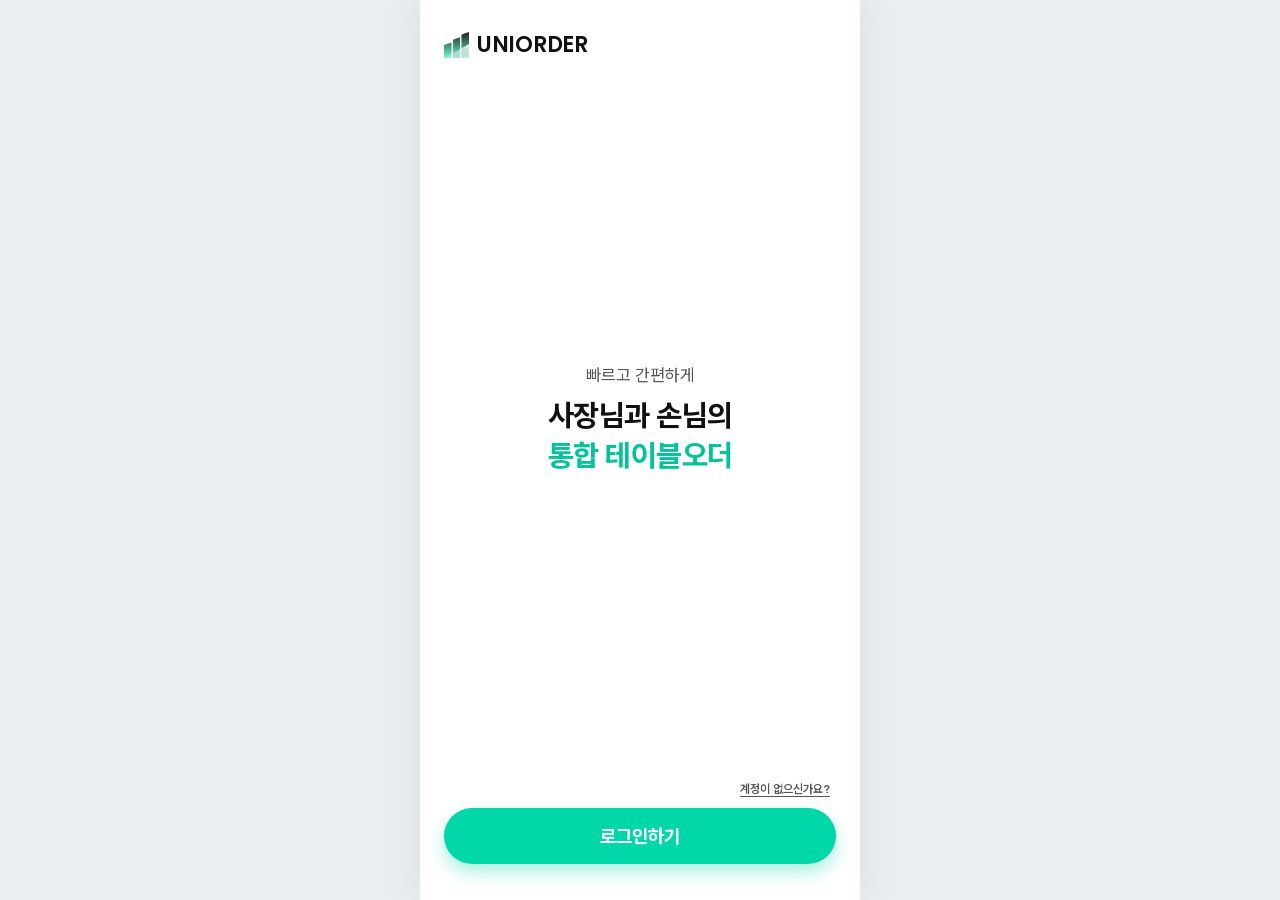
==== consumer/index.html @ 7e19fac2 "no backend" ====
<!doctype html>
<html lang="ko">
<head>
  <meta charset="utf-8">
  <meta name="viewport" content="width=device-width, initial-scale=1, viewport-fit=cover">
  <meta name="theme-color" content="#00D7A8">
  <title>UNIORDER</title>
  <link rel="stylesheet" href="/shared/fonts/fonts.css">
  <link rel="stylesheet" href="style.css">
  <link rel="stylesheet" href="lib/leaflet/leaflet.css">
  <script src="lib/qrcode.js" defer></script>
  <script src="lib/html5-qrcode.min.js" defer></script>
  <script src="lib/leaflet/leaflet.js" defer></script>
  <script src="/shared/fx/counter.js" defer></script>
  <script src="fx.js" defer></script>
  <script src="app.js" defer></script>
</head>
<body>
  <div class="phone">
    <!-- 로그인 (시안 76:314) -->
    <section id="loginView" class="login hidden">
      <div class="brand"><img src="img/logo-mark.png" alt=""><b>UNIORDER</b></div>
      <div class="login-hero">
        <p>빠르고 간편하게</p>
        <h1>사장님과 손님의<br><em>통합 테이블오더</em></h1>
      </div>
      <form id="loginForm" class="login-form">
        <div class="login-fields hidden" id="loginFields">
          <input id="loginEmail" type="email" placeholder="이메일" value="user@demo.com" required>
          <input id="loginPw" type="password" placeholder="비밀번호" value="1234" required>
          <input id="signupName" placeholder="이름" class="hidden">
        </div>
        <button type="button" class="link-sm" id="toggleSignup">계정이 없으신가요?</button>
        <button class="mint-btn" id="loginBtn">로그인하기</button>
      </form>
    </section>

    <!-- 메인 -->
    <section id="appView" class="hidden">
      <header class="appbar">
        <div class="brand sm"><img src="img/logo-mark.png" alt=""><b>UNIORDER</b></div>
        <span id="hello"></span>
      </header>
      <main id="screen" class="screen"></main>
      <nav class="bottom-nav" id="nav">
        <button data-view="home" aria-label="홈"><svg viewBox="0 0 24 24"><path d="M3 11.5 12 4l9 7.5"/><path d="M5.5 9.5V20h5v-5.5h3V20h5V9.5"/></svg><span>홈</span></button>
        <button data-view="map" aria-label="지도"><svg viewBox="0 0 24 24"><path d="M3 6.5 9 4l6 2.5L21 4v13.5L15 20l-6-2.5L3 20z"/><path d="M9 4v13.5M15 6.5V20"/></svg><span>지도</span></button>
        <button data-view="wallet" aria-label="지갑"><svg viewBox="0 0 24 24"><rect x="3" y="5.5" width="18" height="14" rx="2.5"/><path d="M3 9.5h13.5"/><rect x="14" y="12" width="7" height="4.5" rx="1.5"/></svg><span>지갑</span></button>
        <button data-view="me" aria-label="내 정보"><svg viewBox="0 0 24 24"><circle cx="12" cy="8" r="4"/><path d="M4.5 20.5c1.2-3.6 4-5.5 7.5-5.5s6.3 1.9 7.5 5.5"/></svg><span>내 정보</span></button>
      </nav>
    </section>

    <div class="sheet-wrap hidden" id="sheet"><div class="sheet" id="sheetBody"></div></div>
    <div class="toast" id="toast"></div>
  </div>
</body>
</html>
---- shared/fonts/fonts.css ----
/* UNIORDER 공통 글꼴 (오프라인에서도 동작하도록 로컬 포함) */
@import url("wanted/WantedSansVariable.css");
@font-face { font-family: "Poppins"; font-weight: 400; font-display: swap; src: url("poppins/poppins-latin-400-normal.woff2") format("woff2"); }
@font-face { font-family: "Poppins"; font-weight: 500; font-display: swap; src: url("poppins/poppins-latin-500-normal.woff2") format("woff2"); }
@font-face { font-family: "Poppins"; font-weight: 600; font-display: swap; src: url("poppins/poppins-latin-600-normal.woff2") format("woff2"); }
@font-face { font-family: "Poppins"; font-weight: 700; font-display: swap; src: url("poppins/poppins-latin-700-normal.woff2") format("woff2"); }
@font-face { font-family: "Poppins"; font-weight: 800; font-display: swap; src: url("poppins/poppins-latin-800-normal.woff2") format("woff2"); }
---- consumer/style.css ----
:root {
  --bg: #FFFFFF; --surface: #FFFFFF; --ink: #111111; --muted: #767676; --line: #ECEFF1;
  --brand: #00C499; --brand-dark: #009E7B; --brand-soft: #E3FBF4;
  --mint: #00D7A8; --mint-nav: #73E5CC; --gray-box: #F2F3F5;
  --ai: #3B3A8F; --ai-soft: #E9E8F7;
  --ok: #2E8B57; --ok-soft: #E3F3EA; --err: #C0392B; --err-soft: #F8E1DE;
}
* { box-sizing: border-box; -webkit-tap-highlight-color: transparent; }
html, body { height: 100%; }
body { margin: 0; font-family: 'Wanted Sans Variable', 'Wanted Sans', system-ui, sans-serif; background: #E9EEF0; color: var(--ink); }
button { font: inherit; cursor: pointer; border: 0; background: none; color: inherit; }
input, select { font: inherit; color: inherit; }
.hidden { display: none !important; }

.phone { max-width: 440px; margin: 0 auto; min-height: 100%; background: var(--bg); position: relative; display: flex; flex-direction: column; }
@media (min-width: 480px) { .phone { box-shadow: 0 0 40px rgba(0,0,0,.08); } }

/* login */
.login { flex: 1; display: flex; flex-direction: column; justify-content: center; padding: 32px 24px; }
.login-hero { text-align: center; margin-bottom: 36px; }
.logo { width: 64px; height: 64px; border-radius: 18px; background: var(--brand); color: #fff; display: inline-grid; place-items: center; font-weight: 800; font-size: 30px; }
.login-hero h1 { margin: 14px 0 6px; font-size: 30px; }
.login-hero p { color: var(--muted); margin: 0; line-height: 1.5; }
.login-form { display: flex; flex-direction: column; gap: 10px; }
.login-form input { padding: 16px; border-radius: 14px; border: 1px solid var(--line); background: #fff; outline: none; }
.login-form input:focus { border-color: var(--brand); }
.link { color: var(--muted); padding: 8px; font-size: 14px; }

.btn { padding: 12px 16px; border-radius: 12px; font-weight: 700; }
.btn.primary { background: var(--brand); color: #fff; }
.btn.ghost { background: #fff; border: 1px solid var(--line); }
.btn.big { padding: 16px; font-size: 17px; border-radius: 14px; width: 100%; }
.btn.small { padding: 7px 10px; font-size: 13px; border-radius: 9px; }

/* app shell */
#appView { display: flex; flex-direction: column; flex: 1; min-height: 100vh; }
.appbar { display: flex; justify-content: space-between; align-items: baseline; padding: 20px 20px 8px; }
.appbar h1 { margin: 0; font-size: 24px; }
.appbar span { color: var(--muted); font-size: 14px; }
.screen { flex: 1; padding: 8px 20px 100px; }
.bottom-nav { position: fixed; bottom: 0; left: 50%; transform: translateX(-50%); width: min(440px, 100%);
  display: grid; grid-template-columns: repeat(5, 1fr); background: #fff; border-top: 1px solid var(--line);
  padding: 8px 8px calc(8px + env(safe-area-inset-bottom)); z-index: 5; }
.bottom-nav button { display: flex; flex-direction: column; align-items: center; gap: 2px; font-size: 12px; color: var(--muted); padding: 6px 0; }
.bottom-nav i { font-style: normal; font-size: 20px; }
.bottom-nav button.active { color: var(--brand); font-weight: 700; }

.card { background: var(--surface); border-radius: 18px; padding: 18px; border: 1px solid var(--line); margin-bottom: 14px; }
.card h3 { margin: 0 0 10px; font-size: 16px; }
.section-title { font-size: 15px; font-weight: 700; margin: 22px 0 10px; color: var(--muted); }
.muted { color: var(--muted); font-size: 14px; }
.chip { display: inline-block; padding: 6px 10px; border-radius: 999px; background: var(--bg); font-size: 13px; margin: 0 4px 6px 0; }
.chip.ai { background: var(--ai-soft); color: var(--ai); font-weight: 600; }

/* taste profile */
.profile { background: var(--ai); color: #fff; border: 0; }
.profile p { margin: 0 0 14px; line-height: 1.55; }
.profile .muted { color: rgba(255,255,255,.75); }
.meter { display: flex; align-items: center; gap: 10px; margin: 6px 0; font-size: 13px; }
.meter .bar { flex: 1; height: 8px; border-radius: 4px; background: rgba(255,255,255,.2); overflow: hidden; }
.meter .bar i { display: block; height: 100%; background: #FFC857; border-radius: 4px; }
.profile .chip { background: rgba(255,255,255,.15); color: #fff; }

.store-item { display: flex; gap: 14px; align-items: center; width: 100%; text-align: left; }
.store-thumb { width: 54px; height: 54px; border-radius: 14px; display: grid; place-items: center; color: #fff; font-weight: 800; font-size: 22px; flex: none; }
.store-item b { display: block; font-size: 16px; }
.store-item small { color: var(--muted); }

/* pay */
.cards-rail { display: flex; gap: 12px; overflow-x: auto; scroll-snap-type: x mandatory; padding: 4px 20px 12px; margin: 0 -20px; scrollbar-width: none; }
.cards-rail::-webkit-scrollbar { display: none; }
.pcard { flex: 0 0 78%; scroll-snap-align: center; height: 150px; border-radius: 20px; padding: 18px; color: #fff; display: flex; flex-direction: column; justify-content: space-between; text-align: left; position: relative; opacity: .55; transition: opacity .2s, transform .2s; transform: scale(.95); }
.pcard.sel { opacity: 1; transform: none; }
.pcard .type { font-size: 13px; opacity: .85; }
.pcard .name { font-size: 20px; font-weight: 800; }
.pcard .num { font-size: 14px; opacity: .85; letter-spacing: 1px; }
.pcard .order { font-size: 12px; line-height: 1.6; opacity: .9; }
.qr-box { background: #fff; border-radius: 22px; padding: 22px; text-align: center; border: 1px solid var(--line); }
.qr-box .qr { width: 220px; height: 220px; margin: 0 auto; display: grid; place-items: center; }
.qr-box .qr svg { width: 100%; height: 100%; }
.qr-box .timer { margin-top: 10px; font-size: 14px; color: var(--muted); }
.qr-box .timer b { color: var(--brand); }
.qr-actions { display: flex; gap: 8px; justify-content: center; margin-top: 12px; flex-wrap: wrap; }
.toggle { display: flex; align-items: center; justify-content: space-between; padding: 14px 16px; background: #fff; border-radius: 14px; border: 1px solid var(--line); margin-top: 12px; font-size: 14px; }
.switch { width: 46px; height: 28px; border-radius: 14px; background: #D9CBBF; position: relative; transition: .2s; }
.switch::after { content: ''; position: absolute; top: 3px; left: 3px; width: 22px; height: 22px; border-radius: 50%; background: #fff; transition: .2s; }
.switch.on { background: var(--brand); }
.switch.on::after { left: 21px; }

.result { text-align: center; padding: 10px 0; }
.result .icon { width: 72px; height: 72px; border-radius: 50%; display: grid; place-items: center; margin: 0 auto 14px; font-size: 36px; color: #fff; }
.result .icon.ok { background: var(--ok); } .result .icon.fail { background: var(--err); }
.attempts { list-style: none; padding: 0; margin: 14px 0; text-align: left; }
.attempts li { display: flex; justify-content: space-between; padding: 12px 14px; border-radius: 12px; margin-bottom: 8px; font-size: 14px; }
.attempts li.ok { background: var(--ok-soft); } .attempts li.fail { background: var(--err-soft); }
.attempts small { display: block; color: var(--muted); }

/* wallet */
.method { display: flex; align-items: center; gap: 12px; padding: 12px 0; border-bottom: 1px solid var(--line); }
.method:last-child { border-bottom: 0; }
.method .rank { width: 28px; height: 28px; border-radius: 50%; background: var(--brand-soft); color: var(--brand-dark); display: grid; place-items: center; font-weight: 800; font-size: 13px; flex: none; }
.method .info { flex: 1; min-width: 0; }
.method .info b { display: block; }
.method .info small { color: var(--muted); }
.method .arrows { display: flex; gap: 4px; }
.method .arrows button { width: 30px; height: 30px; border-radius: 8px; background: var(--bg); color: var(--muted); }
.form { display: flex; flex-direction: column; gap: 10px; }
.form label { font-size: 13px; color: var(--muted); display: flex; flex-direction: column; gap: 6px; }
.form input, .form select { padding: 12px; border-radius: 12px; border: 1px solid var(--line); background: #fff; }
.point-row { display: flex; justify-content: space-between; padding: 10px 0; border-bottom: 1px solid var(--line); }
.point-row:last-child { border-bottom: 0; }
.point-row b { color: var(--brand); }

/* me */
.slider-row { margin: 14px 0; }
.slider-row label { display: flex; justify-content: space-between; font-size: 14px; margin-bottom: 6px; }
.slider-row input { width: 100%; accent-color: var(--brand); }
.order-row { padding: 12px 0; border-bottom: 1px solid var(--line); font-size: 14px; }
.order-row:last-child { border-bottom: 0; }
.order-row .top { display: flex; justify-content: space-between; font-weight: 700; }

/* sheet */
.sheet-wrap { position: fixed; inset: 0; background: rgba(10,20,30,.45); z-index: 2000; display: flex; align-items: flex-end; justify-content: center; }
.sheet { background: var(--bg); width: min(440px, 100%); max-height: 88vh; overflow-y: auto; border-radius: 24px 24px 0 0; padding: 22px 20px 32px; }
.sheet h2 { margin: 0 0 4px; }
.menu-line { display: flex; justify-content: space-between; padding: 10px 0; border-bottom: 1px solid var(--line); font-size: 14px; }
.menu-line:last-child { border-bottom: 0; }

.toast { position: fixed; left: 50%; bottom: 96px; transform: translate(-50%, 20px); background: var(--ink); color: #fff; padding: 12px 18px; border-radius: 12px; opacity: 0; transition: .2s; pointer-events: none; z-index: 50; max-width: 90vw; font-size: 14px; }
.toast.show { opacity: 1; transform: translate(-50%, 0); }

/* ===== 추천 카드 / 태그 ===== */
.reco { display: flex; gap: 14px; width: 100%; text-align: left; background: #fff; border: 1px solid var(--line); border-radius: 18px; padding: 16px; margin-bottom: 10px; align-items: flex-start; transition: transform .1s; }
.reco:active { transform: scale(.98); }
.reco.first { border: 2px solid var(--brand); box-shadow: 0 6px 20px rgba(0,196,153,.15); }
.reco-body { flex: 1; min-width: 0; display: flex; flex-direction: column; gap: 4px; }
.reco-top { display: flex; align-items: center; gap: 6px; flex-wrap: wrap; }
.reco-top b { font-size: 16px; }
.reco small { color: var(--muted); }
.reco small em { color: var(--err); font-style: normal; }
.reco-why { font-size: 13px; color: var(--ai); font-weight: 600; }
.tag { font-size: 11px; font-weight: 800; padding: 3px 7px; border-radius: 6px; background: var(--bg); color: var(--muted); white-space: nowrap; }
.tag.loyal { background: var(--brand-soft); color: var(--brand-dark); }
.tag.now { background: #FFF3D6; color: #A86A00; }
.tag.taste { background: var(--ai-soft); color: var(--ai); }
.tag.new { background: #E3F3EA; color: #2E8B57; }
.tag.near { background: #E4F0F6; color: #2C6E8F; }
.tag.hot { background: #FDE2E2; color: #C0392B; }

/* 외식 패턴 */
.slots { display: grid; grid-template-columns: repeat(5, 1fr); gap: 8px; height: 90px; align-items: end; margin-bottom: 14px; }
.slot { display: flex; flex-direction: column; align-items: center; justify-content: flex-end; height: 100%; gap: 6px; }
.slot i { width: 100%; max-width: 34px; background: #EADFD3; border-radius: 6px 6px 3px 3px; min-height: 4px; }
.slot.now i { background: var(--brand); }
.slot span { font-size: 12px; color: var(--muted); }
.slot.now span { color: var(--brand); font-weight: 700; }
.stats { display: grid; grid-template-columns: repeat(3, 1fr); gap: 8px; }
.stats div { background: var(--bg); border-radius: 12px; padding: 10px; text-align: center; }
.stats b { display: block; font-size: 16px; }
.stats span { font-size: 12px; color: var(--muted); }

/* ===== 지도 ===== */
.screen.map-screen { padding: 0; }
.map-wrap { isolation: isolate; position: relative; height: calc(100vh - 62px - 70px); min-height: 420px; }
#map { position: absolute; inset: 0; background: #EDE8E1; }
.map-top { position: absolute; top: 10px; left: 10px; right: 10px; z-index: 500; display: flex; gap: 6px; }
.map-chips { display: flex; gap: 6px; overflow-x: auto; scrollbar-width: none; flex: 1; }
.map-chips::-webkit-scrollbar { display: none; }
.mchip { flex: none; padding: 8px 12px; border-radius: 999px; background: #fff; box-shadow: 0 2px 8px rgba(0,0,0,.12); font-size: 13px; font-weight: 600; color: var(--muted); }
.mchip.on { background: var(--ink); color: #fff; }
.locate { position: absolute; right: 12px; bottom: 16px; z-index: 500; width: 44px; height: 44px; border-radius: 50%; background: #fff; box-shadow: 0 2px 10px rgba(0,0,0,.15); font-size: 20px; color: var(--brand); }
.demo-note { position: absolute; left: 12px; bottom: 16px; z-index: 500; background: rgba(43,29,20,.75); color: #fff; font-size: 12px; padding: 6px 10px; border-radius: 8px; }
.me-dot { width: 18px; height: 18px; border-radius: 50%; background: #2F80ED; border: 3px solid #fff; box-shadow: 0 0 0 6px rgba(47,128,237,.2); }
.pin { position: relative; width: 40px; height: 40px; display: flex; flex-direction: column; align-items: center; }
.pin-dot { width: 34px; height: 34px; border-radius: 50% 50% 50% 4px; transform: rotate(-45deg); background: var(--c); border: 2px solid #fff; box-shadow: 0 3px 8px rgba(0,0,0,.25); display: grid; place-items: center; color: #fff; font-weight: 800; font-size: 14px; }
.pin.hi .pin-dot { width: 40px; height: 40px; border: 3px solid var(--brand); font-size: 16px; }
.pin.closed { opacity: .5; }
.pin-label { position: absolute; top: -22px; white-space: nowrap; background: var(--brand); color: #fff; font-size: 11px; font-weight: 800; padding: 2px 7px; border-radius: 6px; box-shadow: 0 2px 6px rgba(0,0,0,.2); }
.pin-dot i { transform: rotate(45deg); font-style: normal; line-height: 1; }
.pin-card { position: absolute; left: 10px; right: 10px; bottom: 12px; z-index: 600; background: #fff; border-radius: 20px; padding: 16px; box-shadow: 0 10px 30px rgba(0,0,0,.18); animation: up .2s ease; }
@keyframes up { from { transform: translateY(20px); opacity: 0; } }
.pc-head { display: flex; gap: 12px; align-items: center; }
.pc-head .store-thumb { width: 46px; height: 46px; font-size: 19px; }
.pc-head .x { width: 32px; height: 32px; border-radius: 8px; color: var(--muted); }
.pc-line { margin: 10px 0 6px; font-size: 14px; }
.pc-meta { display: flex; gap: 12px; font-size: 13px; color: var(--muted); flex-wrap: wrap; }
.pc-meta b { color: var(--ink); }
.open { color: var(--ok); font-weight: 700; }
.closed-t { color: var(--err); font-weight: 700; }
.leaflet-container { font-family: 'Wanted Sans Variable', sans-serif; }

/* ===== 가게 상세 ===== */
.detail-hero { height: 120px; border-radius: 18px; display: grid; place-items: center; color: rgba(255,255,255,.9); font-size: 48px; font-weight: 800; }
.info-grid { display: grid; grid-template-columns: repeat(3, 1fr); gap: 8px; margin: 14px 0; }
.info-grid div { background: #fff; border: 1px solid var(--line); border-radius: 14px; padding: 10px; display: flex; flex-direction: column; gap: 2px; }
.info-grid span { font-size: 12px; color: var(--muted); }
.info-grid small { font-size: 11px; color: var(--muted); }
.why { background: var(--ai-soft); color: var(--ai); font-weight: 600; font-size: 14px; padding: 12px 14px; border-radius: 14px; margin-bottom: 14px; }
.usual { background: var(--brand-soft); border: 0; }
.usual .chip { background: #fff; margin-top: 8px; }
.menu-group { font-size: 12px; font-weight: 700; color: var(--brand); margin: 12px 0 2px; }
.menu-line a { color: var(--brand); }

.map-wrap:has(.pin-card:not(.hidden)) .locate, .map-wrap:has(.pin-card:not(.hidden)) .demo-note { display: none; }


/* ===================== UNIORDER 시안 (mint) ===================== */
.brand { display: flex; align-items: center; gap: 8px; }
.brand img { height: 26px; }
.brand b { font-family: Poppins, sans-serif; font-weight: 600; font-size: 22px; letter-spacing: -.3px; }
.brand.sm img { height: 22px; } .brand.sm b { font-size: 19px; }

/* 로그인 */
.login { flex: 1; display: flex; flex-direction: column; padding: 28px 24px calc(36px + env(safe-area-inset-bottom)); min-height: 100vh; justify-content: flex-start; }
.login-hero { flex: 1; display: flex; flex-direction: column; justify-content: center; text-align: center; margin: 0; }
.login-hero p { margin: 0 0 6px; font-size: 17px; color: #555; }
.login-hero h1 { margin: 0; font-size: 30px; font-weight: 700; line-height: 1.35; letter-spacing: -.5px; }
.login-hero h1 em { font-style: normal; color: var(--brand); }
.login-form { gap: 8px; }
.login-fields { display: flex; flex-direction: column; gap: 10px; margin-bottom: 6px; }
.login-form input { padding: 15px 16px; border-radius: 16px; border: 1.5px solid #E2E8EA; background: #fff; }
.login-form input:focus { border-color: var(--mint); }
.link-sm { align-self: flex-end; font-size: 12px; font-weight: 600; color: #555; text-decoration: underline; text-underline-offset: 3px; padding: 4px 6px; }
.mint-btn { width: 100%; height: 56px; border-radius: 30px; background: var(--mint); color: #fff; font-size: 19px; font-weight: 700;
  box-shadow: 0 8px 18px rgba(0,215,168,.35); transition: transform .12s; }
.mint-btn:active, .ghost-pill:active { transform: scale(.97); }
.mint-btn.sm { height: 46px; font-size: 16px; }
.ghost-pill { width: 100%; height: 46px; border-radius: 30px; border: 1.5px solid var(--mint); color: var(--brand-dark); font-weight: 700; background: #fff; transition: transform .12s; }

/* 상단바 + 4탭 네비 */
.appbar { align-items: center; padding: 18px 20px 6px; }
.appbar span { font-size: 13px; }
.bottom-nav { grid-template-columns: repeat(4, 1fr); background: var(--mint-nav); border-top: 0; padding: 6px 8px calc(6px + env(safe-area-inset-bottom)); }
.bottom-nav button { position: relative; height: 46px; justify-content: center; }
.bottom-nav svg { width: 24px; height: 24px; fill: none; stroke: #0E3A33; stroke-width: 1.8; stroke-linecap: round; stroke-linejoin: round; position: relative; z-index: 1; }
.bottom-nav button.active::before { content: ''; position: absolute; width: 58px; height: 46px; left: 50%; top: 50%; transform: translate(-50%,-50%);
  background: url(img/selected-blob.png) center/contain no-repeat; }
.bottom-nav button:active svg { transform: scale(.88); }

/* 홈: 결제 QR */
.pay-hero { text-align: center; padding-top: 18px; }
.pay-hero h2 { margin: 0 0 10px; font-size: 17px; font-weight: 600; }
.pay-qr { width: 200px; height: 200px; margin: 0 auto; border-radius: 22px; background: var(--gray-box); display: grid; place-items: center; padding: 12px; }
.pay-qr svg { width: 100%; height: 100%; background: #fff; border-radius: 10px; }
.pay-qr.dim { opacity: .35; }
.pay-timer { margin-top: 8px; font-size: 12px; color: var(--muted); }
.pay-timer b { color: var(--brand); }
.scan-btn { margin: 14px auto 0; display: inline-flex; align-items: center; gap: 8px; padding: 11px 18px; border-radius: 30px; background: var(--mint); color: #fff; font-weight: 700; font-size: 15px; box-shadow: 0 6px 14px rgba(0,215,168,.3); }
.scan-btn svg { width: 20px; height: 20px; fill: none; stroke: #fff; stroke-width: 2; stroke-linecap: round; }
.grad-bar { height: 12px; margin: 22px -20px 0; background: linear-gradient(90deg, #96E9D7, #94E4FF); }
.method-pick { display: flex; align-items: center; gap: 8px; padding: 14px 2px 6px; font-size: 17px; font-weight: 600; }
.method-pick svg { width: 18px; height: 18px; fill: none; stroke: #111; stroke-width: 2.2; transition: transform .2s; }
.method-pick.open svg { transform: rotate(180deg); }
.method-pick small { font-size: 12px; color: var(--muted); font-weight: 500; }
.method-list { display: flex; flex-direction: column; gap: 6px; margin-bottom: 6px; }
.m-opt { display: flex; align-items: center; gap: 10px; padding: 11px 14px; border-radius: 14px; background: var(--gray-box); text-align: left; }
.m-opt.sel { background: var(--brand-soft); outline: 1.5px solid var(--mint); }
.m-opt .dot { width: 30px; height: 30px; border-radius: 9px; flex: none; display: grid; place-items: center; font-size: 12px; font-weight: 800; }
.m-opt span { flex: 1; min-width: 0; } .m-opt b { display: block; font-size: 14px; } .m-opt small { color: var(--muted); font-size: 12px; }
.pt-row { display: flex; align-items: center; justify-content: space-between; padding: 10px 2px; font-size: 14px; }
.switch.on { background: var(--mint); }

/* 스캐너 */
#pairReader { width: 100%; aspect-ratio: 1; border-radius: 20px; overflow: hidden; background: #111; margin: 12px 0; }
#pairReader video { object-fit: cover; }
.scan-note { text-align: center; color: var(--muted); font-size: 13px; margin: 0 0 12px; }
.manual { display: flex; gap: 8px; margin-bottom: 10px; }
.manual input { flex: 1; padding: 12px; border-radius: 12px; border: 1px solid var(--line); min-width: 0; }
.manual button { padding: 0 14px; border-radius: 12px; background: var(--gray-box); font-weight: 700; }

/* 지도: 검색 + AI + 칩 */
.map-top { flex-direction: column; gap: 8px; }
.map-search { display: flex; gap: 8px; align-items: center; }
.map-search label { flex: 1; display: flex; align-items: center; gap: 8px; background: #fff; border-radius: 30px; padding: 0 14px; height: 42px; box-shadow: 0 2px 10px rgba(0,0,0,.12); }
.map-search input { flex: 1; border: 0; outline: 0; font-size: 14px; min-width: 0; background: none; }
.map-search svg { width: 20px; height: 20px; fill: none; stroke: #333; stroke-width: 2; stroke-linecap: round; }
.ai-btn { width: 42px; height: 42px; border-radius: 50%; flex: none; color: #fff; font-family: Poppins, sans-serif; font-weight: 600; font-size: 15px;
  background: linear-gradient(135deg, #73E5CC, #94E4FF); box-shadow: 0 2px 10px rgba(0,0,0,.12); }
.ai-btn.on { outline: 3px solid #fff; box-shadow: 0 0 0 5px rgba(0,215,168,.45); }
.mchip { background: var(--mint); color: #fff; font-size: 12px; padding: 6px 11px; box-shadow: 0 2px 6px rgba(0,0,0,.1); }
.mchip.on { background: #0E3A33; color: #fff; }
.locate { color: var(--brand); }
.pin.hi .pin-dot { border-color: var(--mint); }
.pin-label { background: var(--brand); }
.ai-list { position: absolute; left: 10px; right: 10px; bottom: 12px; z-index: 600; background: #fff; border-radius: 20px; padding: 14px; box-shadow: 0 10px 30px rgba(0,0,0,.18); max-height: 55%; overflow-y: auto; animation: up .2s ease; }
.ai-list h3 { margin: 0 0 8px; font-size: 15px; display: flex; justify-content: space-between; }
.ai-list .reco { margin-bottom: 8px; padding: 12px; }
.map-wrap { height: calc(100vh - 56px - 58px); }

/* 지갑 */
.w-title { font-size: 22px; font-weight: 700; margin: 18px 2px 12px; }
.gray-card { background: var(--gray-box); border-radius: 26px; padding: 14px; min-height: 120px; }
.pt-item { display: flex; align-items: center; gap: 10px; padding: 8px 4px; }
.pt-item .won { width: 34px; height: 34px; border-radius: 50%; background: linear-gradient(135deg, #00C499, #00D7A8); color: #fff; display: grid; place-items: center; font-weight: 800; flex: none; }
.pt-item span { flex: 1; min-width: 0; } .pt-item b { display: block; font-size: 15px; font-weight: 600; } .pt-item small { font-size: 11px; color: #555; }
.pt-pill { padding: 6px 10px; border-radius: 20px; background: linear-gradient(90deg, #00D7A8, #94E4FF); color: #fff; font-family: Poppins, sans-serif; font-weight: 500; font-size: 14px; white-space: nowrap; }
.pt-bal { font-size: 12px; color: var(--brand-dark); font-weight: 700; }
.link-row { display: flex; align-items: center; gap: 12px; padding: 12px 6px; width: 100%; text-align: left; font-size: 16px; font-weight: 600; color: #1d8fb3; }
.link-row .lg { width: 34px; height: 34px; border-radius: 10px; display: grid; place-items: center; font-weight: 800; font-size: 13px; flex: none; }
.link-row em { margin-left: auto; font-style: normal; font-size: 12px; color: var(--muted); font-weight: 500; }
.link-row.done em { color: var(--brand-dark); font-weight: 700; }
.gray-card .method { border-color: #E2E5E8; }
.method .rank { background: #fff; color: var(--brand-dark); }
.method .arrows button { background: #fff; }

/* 프로필 */
.prof { display: flex; align-items: center; gap: 14px; margin: 16px 0 22px; }
.avatar { width: 70px; height: 70px; border-radius: 50%; border: 2.5px solid #94E4FF; display: grid; place-items: center; font-size: 26px; font-weight: 700; color: #1d8fb3; background: #fff; flex: none; }
.prof b { font-size: 19px; } .prof small { display: block; color: var(--muted); font-size: 13px; }
.menu-box { background: var(--gray-box); border-radius: 24px; padding: 4px 16px; margin-bottom: 16px; }
.menu-item { display: flex; align-items: center; gap: 12px; width: 100%; padding: 14px 0; text-align: left; font-size: 16px; }
.menu-item + .menu-item { border-top: 2px solid #D5D9DD; }
.menu-item .ic { width: 30px; height: 30px; border-radius: 50%; border: 1.5px solid #94E4FF; display: grid; place-items: center; flex: none; }
.menu-item .ic svg { width: 16px; height: 16px; fill: none; stroke: #1d8fb3; stroke-width: 2; stroke-linecap: round; stroke-linejoin: round; }
.menu-item i { margin-left: auto; font-style: normal; color: #aaa; }
.menu-item:active { opacity: .6; }
.btn.primary { background: var(--mint); }
.result .icon.ok { background: var(--mint); }
.map-top > * { min-width: 0; width: 100%; }
.map-wrap { height: calc(100vh - 58px - env(safe-area-inset-bottom)); overflow: hidden; }
.phone { overflow-x: hidden; }
.map-search label { min-width: 0; } .map-search input { width: 100%; }
.ai-list, .pin-card { z-index: 1100; }
.map-top { z-index: 1050; }
.map-wrap:has(.ai-list:not(.hidden)) .locate, .map-wrap:has(.ai-list:not(.hidden)) .demo-note { display: none; }

/* ===== Pill Nav (React Bits, glide · pill · bounce .42) ===== */
.bottom-nav.pn { display: block; padding: 8px 12px calc(8px + env(safe-area-inset-bottom)); background: var(--mint-nav); }
.pn-track { position: relative; display: grid; grid-template-columns: repeat(4, 1fr); height: 48px; }
.pn-track > button { position: relative; z-index: 1; height: 48px; display: flex; flex-direction: row; align-items: center; justify-content: center; gap: 6px;
  color: #0E3A33; font-size: 13px; font-weight: 700; padding: 0; }
.pn-track > button.active::before { display: none; }
.pn-track > button span { font-size: 13px; }
.pn-glide { position: absolute; top: 0; bottom: 0; left: 0; width: 0; border-radius: 999px; background: #fff; opacity: 0; pointer-events: none;
  box-shadow: 0 6px 16px rgba(0,80,65,.18); transform-origin: 50% 50%; will-change: transform, width; z-index: 0; }
.pn-ink { position: absolute; inset: 0; display: grid; grid-template-columns: repeat(4, 1fr); pointer-events: none; z-index: 2; clip-path: inset(0 100% 0 0); color: var(--brand-dark); }
.pn-ink-item { display: flex; align-items: center; justify-content: center; gap: 6px; font-size: 13px; font-weight: 800; }
.pn-ink-item svg, .pn-track > button svg { width: 22px; height: 22px; fill: none; stroke: currentColor; stroke-width: 1.9; stroke-linecap: round; stroke-linejoin: round; }

/* ===== Depth Carousel (결제 카드 고르기) ===== */
.dc { position: relative; height: 260px; perspective: 1100px; touch-action: pan-y; user-select: none; -webkit-user-select: none; outline: none; cursor: grab; }
.dc-stage { position: absolute; inset: 0; transform-style: preserve-3d; }
.dc-card { position: absolute; top: 46%; left: 50%; width: var(--dc-w); height: var(--dc-h); border-radius: 20px; overflow: hidden; transform: translate(-50%,-50%);
  box-shadow: 0 30px 50px -22px rgba(0,0,0,.55), 0 8px 18px -10px rgba(0,0,0,.4); will-change: transform, opacity, filter; cursor: pointer; }
.dc-tint { position: absolute; inset: 0; background: #06221d; opacity: 0; mix-blend-mode: multiply; pointer-events: none; }
.dc-dots { position: absolute; left: 50%; bottom: 4px; transform: translateX(-50%); display: flex; gap: 7px; padding: 7px 11px; border-radius: 999px; background: rgba(0,0,0,.06); z-index: 3000; }
.dc-dot { width: 7px; height: 7px; padding: 0; border-radius: 999px; background: rgba(0,0,0,.2); transition: width .25s ease, background .25s ease; }
.dc-dot.on { width: 20px; background: var(--mint); }
.ccard { position: absolute; inset: 0; padding: 18px 20px; display: flex; flex-direction: column; justify-content: space-between; color: #fff; text-align: left; }
.ccard::after { content: ''; position: absolute; width: 220px; height: 220px; right: -70px; top: -90px; border-radius: 50%; background: rgba(255,255,255,.12); }
.ccard .t { font-size: 12px; opacity: .85; font-weight: 600; } .ccard .n { font-size: 20px; font-weight: 800; }
.ccard .m { font-family: Poppins, sans-serif; letter-spacing: 1.5px; font-size: 14px; opacity: .9; }
.ccard .chip-ic { width: 34px; height: 25px; border-radius: 6px; background: linear-gradient(135deg, #F3E3A3, #C9A74B); }
.picker-head { text-align: center; } .picker-head h2 { margin: 0; font-size: 20px; } .picker-head p { margin: 4px 0 0; color: var(--muted); font-size: 13px; }
.picker-name { text-align: center; font-weight: 800; font-size: 17px; margin: 2px 0 12px; min-height: 22px; }
.pay-qr { cursor: pointer; position: relative; }
.pay-qr::after { content: '탭해서 카드 바꾸기'; position: absolute; left: 50%; bottom: -26px; transform: translateX(-50%); white-space: nowrap; font-size: 11px; color: var(--brand-dark); font-weight: 700; }
.pay-timer { margin-top: 30px; }

/* ===== 할인 카운터 (React Bits Counter) ===== */
.disc { display: inline-flex; align-items: center; gap: 6px; padding: 5px 10px; border-radius: 10px; background: #FFF0EE; color: #E5483C; font-size: 12px; font-weight: 800; }
.disc .ufx-counter { font-family: Poppins, sans-serif; font-weight: 600; font-size: 13px; color: #C73A2F; }
.disc-card { display: flex; align-items: center; gap: 12px; padding: 14px 16px; border-radius: 18px; background: linear-gradient(120deg, #0C3481, #00C499); color: #fff; margin: 14px 0; }
.disc-card .rate { font-family: Poppins, sans-serif; font-size: 30px; font-weight: 700; line-height: 1; }
.disc-card .rate small { display: block; font-size: 11px; font-weight: 600; opacity: .85; }
.disc-card b { display: block; font-size: 15px; } .disc-card span.l { font-size: 12px; opacity: .85; }
.disc-card .ufx-counter { font-family: Poppins, sans-serif; font-size: 22px; font-weight: 600; background: rgba(255,255,255,.16); padding: 2px 8px; border-radius: 8px; margin-top: 4px; }

/* ===== Bell Toggle (가게 알림) ===== */
.bt { position: relative; display: inline-flex; align-items: center; gap: 9px; height: 40px; padding: 0 16px; border-radius: 20px; background: var(--gray-box); color: #333;
  font-size: 14px; font-weight: 700; transition: background .2s, color .2s, transform .16s cubic-bezier(.23,1,.32,1); flex: none; }
.bt[data-pressed] { transform: scale(.97); }
.bt[data-on="true"] { background: var(--mint); color: #fff; box-shadow: 0 6px 14px rgba(0,215,168,.3); }
.bt-bell { position: relative; width: 18px; height: 18px; display: inline-grid; }
.bt-glyph, .bt-clapper { grid-area: 1/1; display: grid; transform-origin: 50% 16%; } .bt-clapper { position: absolute; inset: 0; }
.bt-glyph svg, .bt-clapper svg { width: 18px; height: 18px; }
.bt-wave { position: absolute; top: -3px; width: 12px; height: 12px; fill: none; stroke: currentColor; stroke-width: 1.6; stroke-linecap: round; opacity: 0; }
.bt-wave--left { right: calc(100% - 1px); } .bt-wave--right { left: calc(100% - 1px); }
.bt-label { display: inline-grid; } .bt-l { grid-area: 1/1; transition: opacity .2s, filter .2s, transform .25s cubic-bezier(.23,1,.32,1); }
.bt[data-on="true"] .bt-off, .bt[data-on="false"] .bt-on { opacity: 0; filter: blur(2px); transform: translateY(4px); }

/* ===== Swipe Toast ===== */
.st { position: fixed; left: 50%; bottom: calc(86px + env(safe-area-inset-bottom)); z-index: 3000; transform: translate(-50%, 30px); opacity: 0; width: min(360px, calc(100vw - 32px));
  display: flex; align-items: center; gap: 10px; padding: 13px 16px 15px; border-radius: 18px; background: #0E2E29; color: #fff; font-size: 14px; font-weight: 600;
  box-shadow: 0 16px 30px -10px rgba(0,0,0,.4); transition: transform .38s cubic-bezier(.34,1.4,.64,1), opacity .25s; touch-action: none; overflow: hidden; cursor: grab; }
.st.in { transform: translate(-50%, 0); opacity: 1; }
.st-ic { width: 24px; height: 24px; border-radius: 50%; background: var(--mint); color: #fff; display: grid; place-items: center; font-size: 13px; flex: none; }
.st-error .st-ic { background: #FF5A4E; }
.st-msg { flex: 1; min-width: 0; line-height: 1.4; }
.st-fuse { position: absolute; left: 14px; right: 14px; bottom: 5px; height: 2px; border-radius: 2px; background: rgba(255,255,255,.12); overflow: hidden; }
.st-fuse i { display: block; height: 100%; background: linear-gradient(90deg, #00D7A8, #94E4FF); transform-origin: left; }
.toast { display: none !important; }
---- consumer/lib/leaflet/leaflet.css ----
/* required styles */

.leaflet-pane,
.leaflet-tile,
.leaflet-marker-icon,
.leaflet-marker-shadow,
.leaflet-tile-container,
.leaflet-pane > svg,
.leaflet-pane > canvas,
.leaflet-zoom-box,
.leaflet-image-layer,
.leaflet-layer {
	position: absolute;
	left: 0;
	top: 0;
	}
.leaflet-container {
	overflow: hidden;
	}
.leaflet-tile,
.leaflet-marker-icon,
.leaflet-marker-shadow {
	-webkit-user-select: none;
	   -moz-user-select: none;
	        user-select: none;
	  -webkit-user-drag: none;
	}
/* Prevents IE11 from highlighting tiles in blue */
.leaflet-tile::selection {
	background: transparent;
}
/* Safari renders non-retina tile on retina better with this, but Chrome is worse */
.leaflet-safari .leaflet-tile {
	image-rendering: -webkit-optimize-contrast;
	}
/* hack that prevents hw layers "stretching" when loading new tiles */
.leaflet-safari .leaflet-tile-container {
	width: 1600px;
	height: 1600px;
	-webkit-transform-origin: 0 0;
	}
.leaflet-marker-icon,
.leaflet-marker-shadow {
	display: block;
	}
/* .leaflet-container svg: reset svg max-width decleration shipped in Joomla! (joomla.org) 3.x */
/* .leaflet-container img: map is broken in FF if you have max-width: 100% on tiles */
.leaflet-container .leaflet-overlay-pane svg {
	max-width: none !important;
	max-height: none !important;
	}
.leaflet-container .leaflet-marker-pane img,
.leaflet-container .leaflet-shadow-pane img,
.leaflet-container .leaflet-tile-pane img,
.leaflet-container img.leaflet-image-layer,
.leaflet-container .leaflet-tile {
	max-width: none !important;
	max-height: none !important;
	width: auto;
	padding: 0;
	}

.leaflet-container img.leaflet-tile {
	/* See: https://bugs.chromium.org/p/chromium/issues/detail?id=600120 */
	mix-blend-mode: plus-lighter;
}

.leaflet-container.leaflet-touch-zoom {
	-ms-touch-action: pan-x pan-y;
	touch-action: pan-x pan-y;
	}
.leaflet-container.leaflet-touch-drag {
	-ms-touch-action: pinch-zoom;
	/* Fallback for FF which doesn't support pinch-zoom */
	touch-action: none;
	touch-action: pinch-zoom;
}
.leaflet-container.leaflet-touch-drag.leaflet-touch-zoom {
	-ms-touch-action: none;
	touch-action: none;
}
.leaflet-container {
	-webkit-tap-highlight-color: transparent;
}
.leaflet-container a {
	-webkit-tap-highlight-color: rgba(51, 181, 229, 0.4);
}
.leaflet-tile {
	filter: inherit;
	visibility: hidden;
	}
.leaflet-tile-loaded {
	visibility: inherit;
	}
.leaflet-zoom-box {
	width: 0;
	height: 0;
	-moz-box-sizing: border-box;
	     box-sizing: border-box;
	z-index: 800;
	}
/* workaround for https://bugzilla.mozilla.org/show_bug.cgi?id=888319 */
.leaflet-overlay-pane svg {
	-moz-user-select: none;
	}

.leaflet-pane         { z-index: 400; }

.leaflet-tile-pane    { z-index: 200; }
.leaflet-overlay-pane { z-index: 400; }
.leaflet-shadow-pane  { z-index: 500; }
.leaflet-marker-pane  { z-index: 600; }
.leaflet-tooltip-pane   { z-index: 650; }
.leaflet-popup-pane   { z-index: 700; }

.leaflet-map-pane canvas { z-index: 100; }
.leaflet-map-pane svg    { z-index: 200; }

.leaflet-vml-shape {
	width: 1px;
	height: 1px;
	}
.lvml {
	behavior: url(#default#VML);
	display: inline-block;
	position: absolute;
	}


/* control positioning */

.leaflet-control {
	position: relative;
	z-index: 800;
	pointer-events: visiblePainted; /* IE 9-10 doesn't have auto */
	pointer-events: auto;
	}
.leaflet-top,
.leaflet-bottom {
	position: absolute;
	z-index: 1000;
	pointer-events: none;
	}
.leaflet-top {
	top: 0;
	}
.leaflet-right {
	right: 0;
	}
.leaflet-bottom {
	bottom: 0;
	}
.leaflet-left {
	left: 0;
	}
.leaflet-control {
	float: left;
	clear: both;
	}
.leaflet-right .leaflet-control {
	float: right;
	}
.leaflet-top .leaflet-control {
	margin-top: 10px;
	}
.leaflet-bottom .leaflet-control {
	margin-bottom: 10px;
	}
.leaflet-left .leaflet-control {
	margin-left: 10px;
	}
.leaflet-right .leaflet-control {
	margin-right: 10px;
	}


/* zoom and fade animations */

.leaflet-fade-anim .leaflet-popup {
	opacity: 0;
	-webkit-transition: opacity 0.2s linear;
	   -moz-transition: opacity 0.2s linear;
	        transition: opacity 0.2s linear;
	}
.leaflet-fade-anim .leaflet-map-pane .leaflet-popup {
	opacity: 1;
	}
.leaflet-zoom-animated {
	-webkit-transform-origin: 0 0;
	    -ms-transform-origin: 0 0;
	        transform-origin: 0 0;
	}
svg.leaflet-zoom-animated {
	will-change: transform;
}

.leaflet-zoom-anim .leaflet-zoom-animated {
	-webkit-transition: -webkit-transform 0.25s cubic-bezier(0,0,0.25,1);
	   -moz-transition:    -moz-transform 0.25s cubic-bezier(0,0,0.25,1);
	        transition:         transform 0.25s cubic-bezier(0,0,0.25,1);
	}
.leaflet-zoom-anim .leaflet-tile,
.leaflet-pan-anim .leaflet-tile {
	-webkit-transition: none;
	   -moz-transition: none;
	        transition: none;
	}

.leaflet-zoom-anim .leaflet-zoom-hide {
	visibility: hidden;
	}


/* cursors */

.leaflet-interactive {
	cursor: pointer;
	}
.leaflet-grab {
	cursor: -webkit-grab;
	cursor:    -moz-grab;
	cursor:         grab;
	}
.leaflet-crosshair,
.leaflet-crosshair .leaflet-interactive {
	cursor: crosshair;
	}
.leaflet-popup-pane,
.leaflet-control {
	cursor: auto;
	}
.leaflet-dragging .leaflet-grab,
.leaflet-dragging .leaflet-grab .leaflet-interactive,
.leaflet-dragging .leaflet-marker-draggable {
	cursor: move;
	cursor: -webkit-grabbing;
	cursor:    -moz-grabbing;
	cursor:         grabbing;
	}

/* marker & overlays interactivity */
.leaflet-marker-icon,
.leaflet-marker-shadow,
.leaflet-image-layer,
.leaflet-pane > svg path,
.leaflet-tile-container {
	pointer-events: none;
	}

.leaflet-marker-icon.leaflet-interactive,
.leaflet-image-layer.leaflet-interactive,
.leaflet-pane > svg path.leaflet-interactive,
svg.leaflet-image-layer.leaflet-interactive path {
	pointer-events: visiblePainted; /* IE 9-10 doesn't have auto */
	pointer-events: auto;
	}

/* visual tweaks */

.leaflet-container {
	background: #ddd;
	outline-offset: 1px;
	}
.leaflet-container a {
	color: #0078A8;
	}
.leaflet-zoom-box {
	border: 2px dotted #38f;
	background: rgba(255,255,255,0.5);
	}


/* general typography */
.leaflet-container {
	font-family: "Helvetica Neue", Arial, Helvetica, sans-serif;
	font-size: 12px;
	font-size: 0.75rem;
	line-height: 1.5;
	}


/* general toolbar styles */

.leaflet-bar {
	box-shadow: 0 1px 5px rgba(0,0,0,0.65);
	border-radius: 4px;
	}
.leaflet-bar a {
	background-color: #fff;
	border-bottom: 1px solid #ccc;
	width: 26px;
	height: 26px;
	line-height: 26px;
	display: block;
	text-align: center;
	text-decoration: none;
	color: black;
	}
.leaflet-bar a,
.leaflet-control-layers-toggle {
	background-position: 50% 50%;
	background-repeat: no-repeat;
	display: block;
	}
.leaflet-bar a:hover,
.leaflet-bar a:focus {
	background-color: #f4f4f4;
	}
.leaflet-bar a:first-child {
	border-top-left-radius: 4px;
	border-top-right-radius: 4px;
	}
.leaflet-bar a:last-child {
	border-bottom-left-radius: 4px;
	border-bottom-right-radius: 4px;
	border-bottom: none;
	}
.leaflet-bar a.leaflet-disabled {
	cursor: default;
	background-color: #f4f4f4;
	color: #bbb;
	}

.leaflet-touch .leaflet-bar a {
	width: 30px;
	height: 30px;
	line-height: 30px;
	}
.leaflet-touch .leaflet-bar a:first-child {
	border-top-left-radius: 2px;
	border-top-right-radius: 2px;
	}
.leaflet-touch .leaflet-bar a:last-child {
	border-bottom-left-radius: 2px;
	border-bottom-right-radius: 2px;
	}

/* zoom control */

.leaflet-control-zoom-in,
.leaflet-control-zoom-out {
	font: bold 18px 'Lucida Console', Monaco, monospace;
	text-indent: 1px;
	}

.leaflet-touch .leaflet-control-zoom-in, .leaflet-touch .leaflet-control-zoom-out  {
	font-size: 22px;
	}


/* layers control */

.leaflet-control-layers {
	box-shadow: 0 1px 5px rgba(0,0,0,0.4);
	background: #fff;
	border-radius: 5px;
	}
.leaflet-control-layers-toggle {
	background-image: url(images/layers.png);
	width: 36px;
	height: 36px;
	}
.leaflet-retina .leaflet-control-layers-toggle {
	background-image: url(images/layers-2x.png);
	background-size: 26px 26px;
	}
.leaflet-touch .leaflet-control-layers-toggle {
	width: 44px;
	height: 44px;
	}
.leaflet-control-layers .leaflet-control-layers-list,
.leaflet-control-layers-expanded .leaflet-control-layers-toggle {
	display: none;
	}
.leaflet-control-layers-expanded .leaflet-control-layers-list {
	display: block;
	position: relative;
	}
.leaflet-control-layers-expanded {
	padding: 6px 10px 6px 6px;
	color: #333;
	background: #fff;
	}
.leaflet-control-layers-scrollbar {
	overflow-y: scroll;
	overflow-x: hidden;
	padding-right: 5px;
	}
.leaflet-control-layers-selector {
	margin-top: 2px;
	position: relative;
	top: 1px;
	}
.leaflet-control-layers label {
	display: block;
	font-size: 13px;
	font-size: 1.08333em;
	}
.leaflet-control-layers-separator {
	height: 0;
	border-top: 1px solid #ddd;
	margin: 5px -10px 5px -6px;
	}

/* Default icon URLs */
.leaflet-default-icon-path { /* used only in path-guessing heuristic, see L.Icon.Default */
	background-image: url(images/marker-icon.png);
	}


/* attribution and scale controls */

.leaflet-container .leaflet-control-attribution {
	background: #fff;
	background: rgba(255, 255, 255, 0.8);
	margin: 0;
	}
.leaflet-control-attribution,
.leaflet-control-scale-line {
	padding: 0 5px;
	color: #333;
	line-height: 1.4;
	}
.leaflet-control-attribution a {
	text-decoration: none;
	}
.leaflet-control-attribution a:hover,
.leaflet-control-attribution a:focus {
	text-decoration: underline;
	}
.leaflet-attribution-flag {
	display: inline !important;
	vertical-align: baseline !important;
	width: 1em;
	height: 0.6669em;
	}
.leaflet-left .leaflet-control-scale {
	margin-left: 5px;
	}
.leaflet-bottom .leaflet-control-scale {
	margin-bottom: 5px;
	}
.leaflet-control-scale-line {
	border: 2px solid #777;
	border-top: none;
	line-height: 1.1;
	padding: 2px 5px 1px;
	white-space: nowrap;
	-moz-box-sizing: border-box;
	     box-sizing: border-box;
	background: rgba(255, 255, 255, 0.8);
	text-shadow: 1px 1px #fff;
	}
.leaflet-control-scale-line:not(:first-child) {
	border-top: 2px solid #777;
	border-bottom: none;
	margin-top: -2px;
	}
.leaflet-control-scale-line:not(:first-child):not(:last-child) {
	border-bottom: 2px solid #777;
	}

.leaflet-touch .leaflet-control-attribution,
.leaflet-touch .leaflet-control-layers,
.leaflet-touch .leaflet-bar {
	box-shadow: none;
	}
.leaflet-touch .leaflet-control-layers,
.leaflet-touch .leaflet-bar {
	border: 2px solid rgba(0,0,0,0.2);
	background-clip: padding-box;
	}


/* popup */

.leaflet-popup {
	position: absolute;
	text-align: center;
	margin-bottom: 20px;
	}
.leaflet-popup-content-wrapper {
	padding: 1px;
	text-align: left;
	border-radius: 12px;
	}
.leaflet-popup-content {
	margin: 13px 24px 13px 20px;
	line-height: 1.3;
	font-size: 13px;
	font-size: 1.08333em;
	min-height: 1px;
	}
.leaflet-popup-content p {
	margin: 17px 0;
	margin: 1.3em 0;
	}
.leaflet-popup-tip-container {
	width: 40px;
	height: 20px;
	position: absolute;
	left: 50%;
	margin-top: -1px;
	margin-left: -20px;
	overflow: hidden;
	pointer-events: none;
	}
.leaflet-popup-tip {
	width: 17px;
	height: 17px;
	padding: 1px;

	margin: -10px auto 0;
	pointer-events: auto;

	-webkit-transform: rotate(45deg);
	   -moz-transform: rotate(45deg);
	    -ms-transform: rotate(45deg);
	        transform: rotate(45deg);
	}
.leaflet-popup-content-wrapper,
.leaflet-popup-tip {
	background: white;
	color: #333;
	box-shadow: 0 3px 14px rgba(0,0,0,0.4);
	}
.leaflet-container a.leaflet-popup-close-button {
	position: absolute;
	top: 0;
	right: 0;
	border: none;
	text-align: center;
	width: 24px;
	height: 24px;
	font: 16px/24px Tahoma, Verdana, sans-serif;
	color: #757575;
	text-decoration: none;
	background: transparent;
	}
.leaflet-container a.leaflet-popup-close-button:hover,
.leaflet-container a.leaflet-popup-close-button:focus {
	color: #585858;
	}
.leaflet-popup-scrolled {
	overflow: auto;
	}

.leaflet-oldie .leaflet-popup-content-wrapper {
	-ms-zoom: 1;
	}
.leaflet-oldie .leaflet-popup-tip {
	width: 24px;
	margin: 0 auto;

	-ms-filter: "progid:DXImageTransform.Microsoft.Matrix(M11=0.70710678, M12=0.70710678, M21=-0.70710678, M22=0.70710678)";
	filter: progid:DXImageTransform.Microsoft.Matrix(M11=0.70710678, M12=0.70710678, M21=-0.70710678, M22=0.70710678);
	}

.leaflet-oldie .leaflet-control-zoom,
.leaflet-oldie .leaflet-control-layers,
.leaflet-oldie .leaflet-popup-content-wrapper,
.leaflet-oldie .leaflet-popup-tip {
	border: 1px solid #999;
	}


/* div icon */

.leaflet-div-icon {
	background: #fff;
	border: 1px solid #666;
	}


/* Tooltip */
/* Base styles for the element that has a tooltip */
.leaflet-tooltip {
	position: absolute;
	padding: 6px;
	background-color: #fff;
	border: 1px solid #fff;
	border-radius: 3px;
	color: #222;
	white-space: nowrap;
	-webkit-user-select: none;
	-moz-user-select: none;
	-ms-user-select: none;
	user-select: none;
	pointer-events: none;
	box-shadow: 0 1px 3px rgba(0,0,0,0.4);
	}
.leaflet-tooltip.leaflet-interactive {
	cursor: pointer;
	pointer-events: auto;
	}
.leaflet-tooltip-top:before,
.leaflet-tooltip-bottom:before,
.leaflet-tooltip-left:before,
.leaflet-tooltip-right:before {
	position: absolute;
	pointer-events: none;
	border: 6px solid transparent;
	background: transparent;
	content: "";
	}

/* Directions */

.leaflet-tooltip-bottom {
	margin-top: 6px;
}
.leaflet-tooltip-top {
	margin-top: -6px;
}
.leaflet-tooltip-bottom:before,
.leaflet-tooltip-top:before {
	left: 50%;
	margin-left: -6px;
	}
.leaflet-tooltip-top:before {
	bottom: 0;
	margin-bottom: -12px;
	border-top-color: #fff;
	}
.leaflet-tooltip-bottom:before {
	top: 0;
	margin-top: -12px;
	margin-left: -6px;
	border-bottom-color: #fff;
	}
.leaflet-tooltip-left {
	margin-left: -6px;
}
.leaflet-tooltip-right {
	margin-left: 6px;
}
.leaflet-tooltip-left:before,
.leaflet-tooltip-right:before {
	top: 50%;
	margin-top: -6px;
	}
.leaflet-tooltip-left:before {
	right: 0;
	margin-right: -12px;
	border-left-color: #fff;
	}
.leaflet-tooltip-right:before {
	left: 0;
	margin-left: -12px;
	border-right-color: #fff;
	}

/* Printing */

@media print {
	/* Prevent printers from removing background-images of controls. */
	.leaflet-control {
		-webkit-print-color-adjust: exact;
		print-color-adjust: exact;
		}
	}
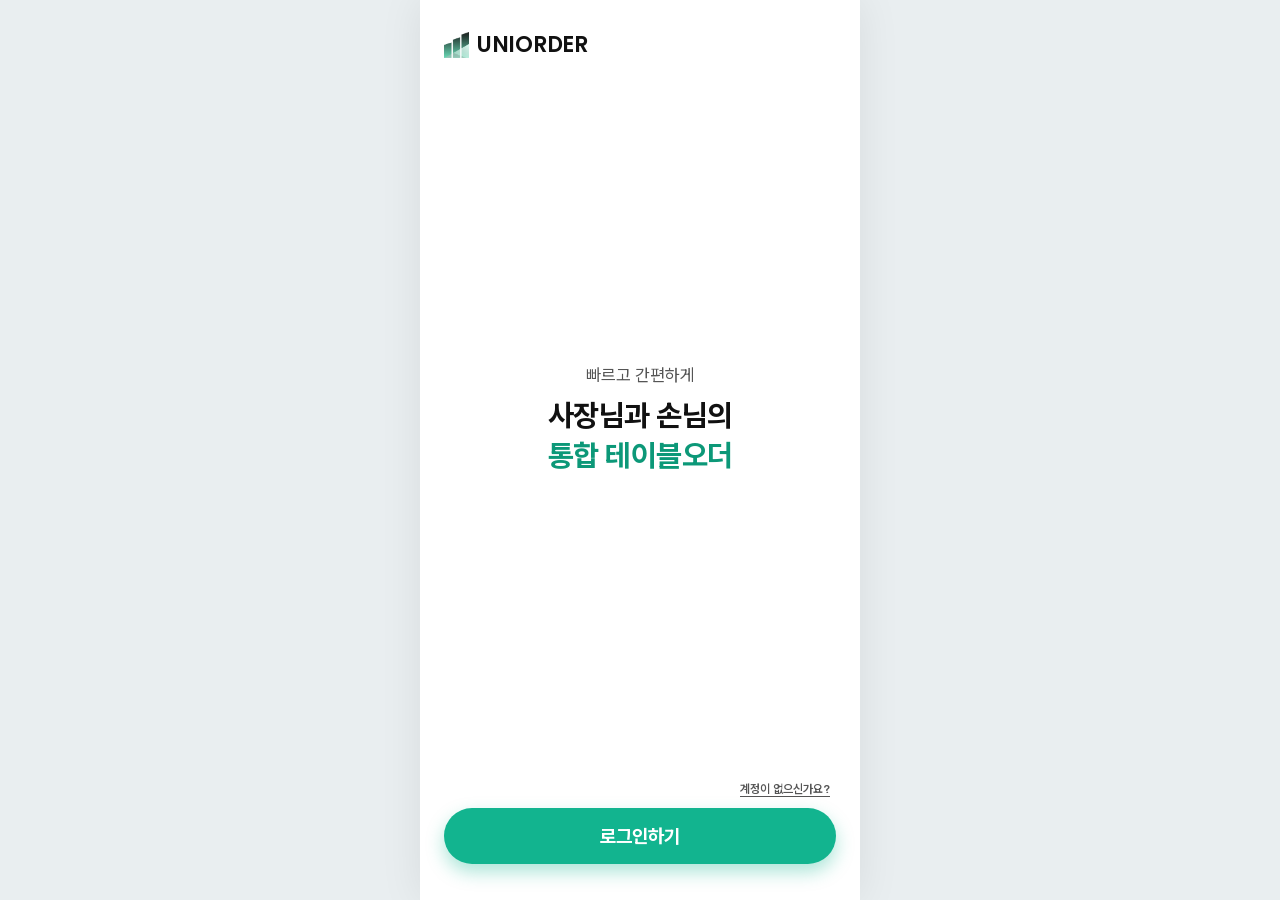
==== commit 43396785: "Add backend, shared theme, and UI updates for kiosk/consumer/market Co-Authored-By: Claude Opus 5.5 " ====
--- a/consumer/index.html
+++ b/consumer/index.html
@@ -3,13 +3,13 @@
 <head>
   <meta charset="utf-8">
   <meta name="viewport" content="width=device-width, initial-scale=1, viewport-fit=cover">
-  <meta name="theme-color" content="#00D7A8">
+  <meta name="theme-color" content="#12B48F">
   <title>UNIORDER</title>
   <link rel="stylesheet" href="/shared/fonts/fonts.css">
+  <link rel="stylesheet" href="/shared/theme.css">
   <link rel="stylesheet" href="style.css">
   <link rel="stylesheet" href="lib/leaflet/leaflet.css">
   <script src="lib/qrcode.js" defer></script>
-  <script src="lib/html5-qrcode.min.js" defer></script>
   <script src="lib/leaflet/leaflet.js" defer></script>
   <script src="/shared/fx/counter.js" defer></script>
   <script src="fx.js" defer></script>
--- a/shared/theme.css
+++ b/shared/theme.css
@@ -0,0 +1,16 @@
+/* UNIORDER 공통 색상 — 키오스크·손님 앱·사장님 화면이 모두 이 파일 하나를 씀.
+   색을 바꾸려면 여기만 고치면 됨. (2026-10 톤 다운: 형광 민트 → 차분한 민트) */
+:root {
+  --mint: #12B48F;        /* 주요 버튼·주문 바·선택 표시 (예전 #00D7A8) */
+  --mint-deep: #0C9878;   /* 강조 글자·진한 버튼 (예전 #00C499) */
+  --mint-dark: #0A7F64;   /* 더 진한 글자 (예전 #009E7B) */
+  --mint-tile: #5FC6AE;   /* 타일·하단 탭 바탕 (예전 #73E5CC) */
+  --mint-line: #A6DACB;   /* 테두리·구분선 (예전 #96E9D7) */
+  --mint-soft: #F1F8F5;   /* 연한 배경 (예전 #F8FFF5) */
+  --mint-wash: #E4F4EE;   /* 연한 강조 배경 (예전 #E3FBF4) */
+  --sky: #3AA6C4;         /* 그라데이션 짝 색 (예전 #2FC6E8) */
+  --sky-soft: #8CCDE3;    /* 연한 하늘색 (예전 #94E4FF) */
+  --navy: #0C3481;
+  --mint-rgb: 18, 180, 143;       /* rgba(var(--mint-rgb), .3) 처럼 투명도용 */
+  --mint-deep-rgb: 12, 152, 120;
+}
--- a/consumer/style.css
+++ b/consumer/style.css
@@ -1,7 +1,7 @@
 :root {
   --bg: #FFFFFF; --surface: #FFFFFF; --ink: #111111; --muted: #767676; --line: #ECEFF1;
-  --brand: #00C499; --brand-dark: #009E7B; --brand-soft: #E3FBF4;
-  --mint: #00D7A8; --mint-nav: #73E5CC; --gray-box: #F2F3F5;
+  --brand: var(--mint-deep); --brand-dark: var(--mint-dark); --brand-soft: var(--mint-wash);
+--mint-nav: var(--mint-tile); --gray-box: #F2F3F5;
   --ai: #3B3A8F; --ai-soft: #E9E8F7;
   --ok: #2E8B57; --ok-soft: #E3F3EA; --err: #C0392B; --err-soft: #F8E1DE;
 }
@@ -132,7 +132,7 @@
 /* ===== 추천 카드 / 태그 ===== */
 .reco { display: flex; gap: 14px; width: 100%; text-align: left; background: #fff; border: 1px solid var(--line); border-radius: 18px; padding: 16px; margin-bottom: 10px; align-items: flex-start; transition: transform .1s; }
 .reco:active { transform: scale(.98); }
-.reco.first { border: 2px solid var(--brand); box-shadow: 0 6px 20px rgba(0,196,153,.15); }
+.reco.first { border: 2px solid var(--brand); box-shadow: 0 6px 20px rgba(var(--mint-deep-rgb),.15); }
 .reco-body { flex: 1; min-width: 0; display: flex; flex-direction: column; gap: 4px; }
 .reco-top { display: flex; align-items: center; gap: 6px; flex-wrap: wrap; }
 .reco-top b { font-size: 16px; }
@@ -222,7 +222,7 @@
 .login-form input:focus { border-color: var(--mint); }
 .link-sm { align-self: flex-end; font-size: 12px; font-weight: 600; color: #555; text-decoration: underline; text-underline-offset: 3px; padding: 4px 6px; }
 .mint-btn { width: 100%; height: 56px; border-radius: 30px; background: var(--mint); color: #fff; font-size: 19px; font-weight: 700;
-  box-shadow: 0 8px 18px rgba(0,215,168,.35); transition: transform .12s; }
+  box-shadow: 0 8px 18px rgba(var(--mint-rgb),.35); transition: transform .12s; }
 .mint-btn:active, .ghost-pill:active { transform: scale(.97); }
 .mint-btn.sm { height: 46px; font-size: 16px; }
 .ghost-pill { width: 100%; height: 46px; border-radius: 30px; border: 1.5px solid var(--mint); color: var(--brand-dark); font-weight: 700; background: #fff; transition: transform .12s; }
@@ -245,9 +245,9 @@
 .pay-qr.dim { opacity: .35; }
 .pay-timer { margin-top: 8px; font-size: 12px; color: var(--muted); }
 .pay-timer b { color: var(--brand); }
-.scan-btn { margin: 14px auto 0; display: inline-flex; align-items: center; gap: 8px; padding: 11px 18px; border-radius: 30px; background: var(--mint); color: #fff; font-weight: 700; font-size: 15px; box-shadow: 0 6px 14px rgba(0,215,168,.3); }
+.scan-btn { margin: 14px auto 0; display: inline-flex; align-items: center; gap: 8px; padding: 11px 18px; border-radius: 30px; background: var(--mint); color: #fff; font-weight: 700; font-size: 15px; box-shadow: 0 6px 14px rgba(var(--mint-rgb),.3); }
 .scan-btn svg { width: 20px; height: 20px; fill: none; stroke: #fff; stroke-width: 2; stroke-linecap: round; }
-.grad-bar { height: 12px; margin: 22px -20px 0; background: linear-gradient(90deg, #96E9D7, #94E4FF); }
+.grad-bar { height: 12px; margin: 22px -20px 0; background: linear-gradient(90deg, var(--mint-line), var(--sky-soft)); }
 .method-pick { display: flex; align-items: center; gap: 8px; padding: 14px 2px 6px; font-size: 17px; font-weight: 600; }
 .method-pick svg { width: 18px; height: 18px; fill: none; stroke: #111; stroke-width: 2.2; transition: transform .2s; }
 .method-pick.open svg { transform: rotate(180deg); }
@@ -275,8 +275,8 @@
 .map-search input { flex: 1; border: 0; outline: 0; font-size: 14px; min-width: 0; background: none; }
 .map-search svg { width: 20px; height: 20px; fill: none; stroke: #333; stroke-width: 2; stroke-linecap: round; }
 .ai-btn { width: 42px; height: 42px; border-radius: 50%; flex: none; color: #fff; font-family: Poppins, sans-serif; font-weight: 600; font-size: 15px;
-  background: linear-gradient(135deg, #73E5CC, #94E4FF); box-shadow: 0 2px 10px rgba(0,0,0,.12); }
-.ai-btn.on { outline: 3px solid #fff; box-shadow: 0 0 0 5px rgba(0,215,168,.45); }
+  background: linear-gradient(135deg, var(--mint-tile), var(--sky-soft)); box-shadow: 0 2px 10px rgba(0,0,0,.12); }
+.ai-btn.on { outline: 3px solid #fff; box-shadow: 0 0 0 5px rgba(var(--mint-rgb),.45); }
 .mchip { background: var(--mint); color: #fff; font-size: 12px; padding: 6px 11px; box-shadow: 0 2px 6px rgba(0,0,0,.1); }
 .mchip.on { background: #0E3A33; color: #fff; }
 .locate { color: var(--brand); }
@@ -291,9 +291,9 @@
 .w-title { font-size: 22px; font-weight: 700; margin: 18px 2px 12px; }
 .gray-card { background: var(--gray-box); border-radius: 26px; padding: 14px; min-height: 120px; }
 .pt-item { display: flex; align-items: center; gap: 10px; padding: 8px 4px; }
-.pt-item .won { width: 34px; height: 34px; border-radius: 50%; background: linear-gradient(135deg, #00C499, #00D7A8); color: #fff; display: grid; place-items: center; font-weight: 800; flex: none; }
+.pt-item .won { width: 34px; height: 34px; border-radius: 50%; background: linear-gradient(135deg, var(--mint-deep), var(--mint)); color: #fff; display: grid; place-items: center; font-weight: 800; flex: none; }
 .pt-item span { flex: 1; min-width: 0; } .pt-item b { display: block; font-size: 15px; font-weight: 600; } .pt-item small { font-size: 11px; color: #555; }
-.pt-pill { padding: 6px 10px; border-radius: 20px; background: linear-gradient(90deg, #00D7A8, #94E4FF); color: #fff; font-family: Poppins, sans-serif; font-weight: 500; font-size: 14px; white-space: nowrap; }
+.pt-pill { padding: 6px 10px; border-radius: 20px; background: linear-gradient(90deg, var(--mint), var(--sky-soft)); color: #fff; font-family: Poppins, sans-serif; font-weight: 500; font-size: 14px; white-space: nowrap; }
 .pt-bal { font-size: 12px; color: var(--brand-dark); font-weight: 700; }
 .link-row { display: flex; align-items: center; gap: 12px; padding: 12px 6px; width: 100%; text-align: left; font-size: 16px; font-weight: 600; color: #1d8fb3; }
 .link-row .lg { width: 34px; height: 34px; border-radius: 10px; display: grid; place-items: center; font-weight: 800; font-size: 13px; flex: none; }
@@ -305,12 +305,12 @@
 
 /* 프로필 */
 .prof { display: flex; align-items: center; gap: 14px; margin: 16px 0 22px; }
-.avatar { width: 70px; height: 70px; border-radius: 50%; border: 2.5px solid #94E4FF; display: grid; place-items: center; font-size: 26px; font-weight: 700; color: #1d8fb3; background: #fff; flex: none; }
+.avatar { width: 70px; height: 70px; border-radius: 50%; border: 2.5px solid var(--sky-soft); display: grid; place-items: center; font-size: 26px; font-weight: 700; color: #1d8fb3; background: #fff; flex: none; }
 .prof b { font-size: 19px; } .prof small { display: block; color: var(--muted); font-size: 13px; }
 .menu-box { background: var(--gray-box); border-radius: 24px; padding: 4px 16px; margin-bottom: 16px; }
 .menu-item { display: flex; align-items: center; gap: 12px; width: 100%; padding: 14px 0; text-align: left; font-size: 16px; }
 .menu-item + .menu-item { border-top: 2px solid #D5D9DD; }
-.menu-item .ic { width: 30px; height: 30px; border-radius: 50%; border: 1.5px solid #94E4FF; display: grid; place-items: center; flex: none; }
+.menu-item .ic { width: 30px; height: 30px; border-radius: 50%; border: 1.5px solid var(--sky-soft); display: grid; place-items: center; flex: none; }
 .menu-item .ic svg { width: 16px; height: 16px; fill: none; stroke: #1d8fb3; stroke-width: 2; stroke-linecap: round; stroke-linejoin: round; }
 .menu-item i { margin-left: auto; font-style: normal; color: #aaa; }
 .menu-item:active { opacity: .6; }
@@ -360,7 +360,7 @@
 /* ===== 할인 카운터 (React Bits Counter) ===== */
 .disc { display: inline-flex; align-items: center; gap: 6px; padding: 5px 10px; border-radius: 10px; background: #FFF0EE; color: #E5483C; font-size: 12px; font-weight: 800; }
 .disc .ufx-counter { font-family: Poppins, sans-serif; font-weight: 600; font-size: 13px; color: #C73A2F; }
-.disc-card { display: flex; align-items: center; gap: 12px; padding: 14px 16px; border-radius: 18px; background: linear-gradient(120deg, #0C3481, #00C499); color: #fff; margin: 14px 0; }
+.disc-card { display: flex; align-items: center; gap: 12px; padding: 14px 16px; border-radius: 18px; background: linear-gradient(120deg, #0C3481, var(--mint-deep)); color: #fff; margin: 14px 0; }
 .disc-card .rate { font-family: Poppins, sans-serif; font-size: 30px; font-weight: 700; line-height: 1; }
 .disc-card .rate small { display: block; font-size: 11px; font-weight: 600; opacity: .85; }
 .disc-card b { display: block; font-size: 15px; } .disc-card span.l { font-size: 12px; opacity: .85; }
@@ -370,7 +370,7 @@
 .bt { position: relative; display: inline-flex; align-items: center; gap: 9px; height: 40px; padding: 0 16px; border-radius: 20px; background: var(--gray-box); color: #333;
   font-size: 14px; font-weight: 700; transition: background .2s, color .2s, transform .16s cubic-bezier(.23,1,.32,1); flex: none; }
 .bt[data-pressed] { transform: scale(.97); }
-.bt[data-on="true"] { background: var(--mint); color: #fff; box-shadow: 0 6px 14px rgba(0,215,168,.3); }
+.bt[data-on="true"] { background: var(--mint); color: #fff; box-shadow: 0 6px 14px rgba(var(--mint-rgb),.3); }
 .bt-bell { position: relative; width: 18px; height: 18px; display: inline-grid; }
 .bt-glyph, .bt-clapper { grid-area: 1/1; display: grid; transform-origin: 50% 16%; } .bt-clapper { position: absolute; inset: 0; }
 .bt-glyph svg, .bt-clapper svg { width: 18px; height: 18px; }
@@ -388,5 +388,7 @@
 .st-error .st-ic { background: #FF5A4E; }
 .st-msg { flex: 1; min-width: 0; line-height: 1.4; }
 .st-fuse { position: absolute; left: 14px; right: 14px; bottom: 5px; height: 2px; border-radius: 2px; background: rgba(255,255,255,.12); overflow: hidden; }
-.st-fuse i { display: block; height: 100%; background: linear-gradient(90deg, #00D7A8, #94E4FF); transform-origin: left; }
+.st-fuse i { display: block; height: 100%; background: linear-gradient(90deg, var(--mint), var(--sky-soft)); transform-origin: left; }
 .toast { display: none !important; }
+
+.pay-guide { margin: 12px auto 0; display: inline-block; padding: 9px 16px; border-radius: 20px; background: var(--mint-wash); color: var(--mint-dark); font-size: 13px; font-weight: 700; }
